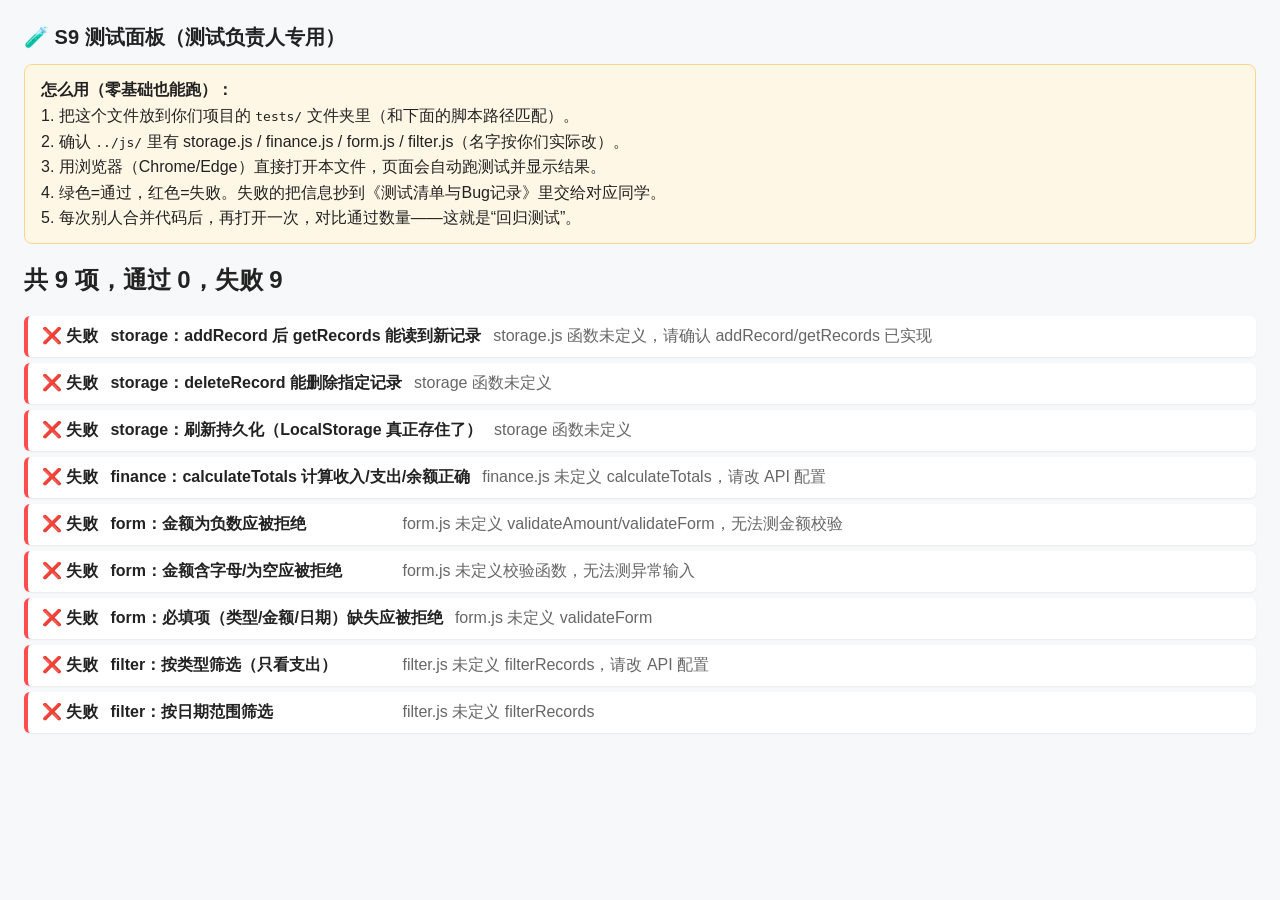
==== test-runner.html @ 3cd0a738 "tests/test-runner.html test: 新增S9浏览器测试面板" ====
<!DOCTYPE html>
<html lang="zh-CN">
<head>
  <meta charset="UTF-8" />
  <title>S9 测试面板 - 个人记账本系统</title>
  <style>
    body { font-family: -apple-system, "Microsoft YaHei", sans-serif; margin: 24px; background: #f7f8fa; color: #222; }
    h1 { font-size: 20px; }
    .tip { background: #fff7e6; border: 1px solid #ffd591; padding: 12px 16px; border-radius: 8px; margin: 12px 0; line-height: 1.6; }
    #results { margin-top: 16px; }
    .row { display: flex; gap: 12px; align-items: baseline; padding: 10px 14px; margin: 6px 0; border-radius: 6px; background: #fff; box-shadow: 0 1px 2px rgba(0,0,0,.06); }
    .row.ok { border-left: 4px solid #52c41a; }
    .row.bad { border-left: 4px solid #ff4d4f; }
    .tag { font-weight: 700; white-space: nowrap; }
    .name { font-weight: 600; min-width: 280px; }
    .msg { color: #666; }
  </style>
</head>
<body>
  <h1>🧪 S9 测试面板（测试负责人专用）</h1>
  <div class="tip">
    <b>怎么用（零基础也能跑）：</b><br/>
    1. 把这个文件放到你们项目的 <code>tests/</code> 文件夹里（和下面的脚本路径匹配）。<br/>
    2. 确认 <code>../js/</code> 里有 storage.js / finance.js / form.js / filter.js（名字按你们实际改）。<br/>
    3. 用浏览器（Chrome/Edge）直接打开本文件，页面会自动跑测试并显示结果。<br/>
    4. 绿色=通过，红色=失败。失败的把信息抄到《测试清单与Bug记录》里交给对应同学。<br/>
    5. 每次别人合并代码后，再打开一次，对比通过数量——这就是“回归测试”。
  </div>

  <!-- 先把项目里其他同学的模块加载进来，tests.js 才能测它们 -->
  <script src="../js/storage.js"></script>
  <script src="../js/finance.js"></script>
  <script src="../js/form.js"></script>
  <script src="../js/filter.js"></script>

  <!-- 最后加载测试脚本 -->
  <script src="tests.js"></script>

  <div id="results"><p>正在运行测试……</p></div>
</body>
</html>
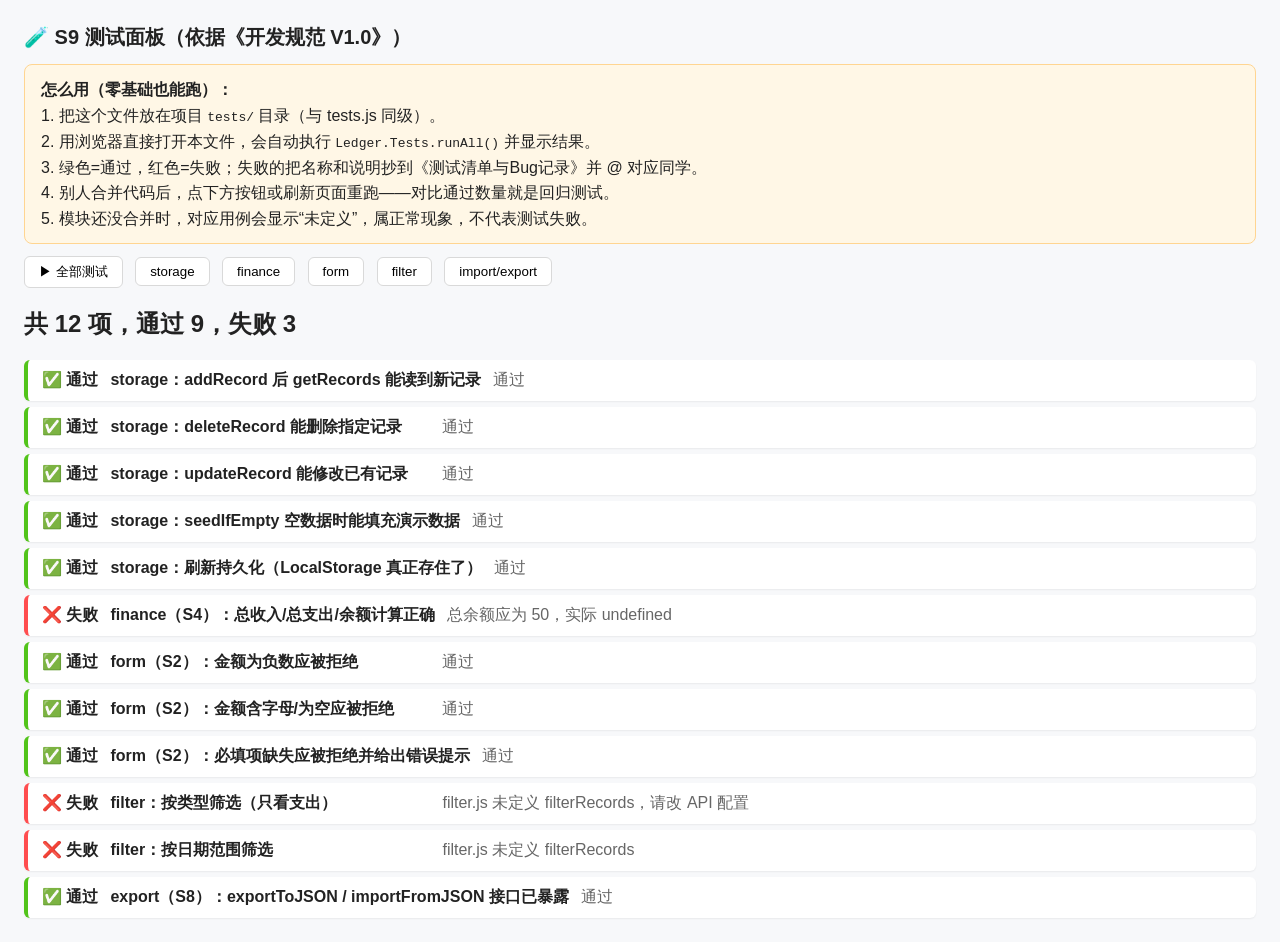
==== commit b49dc236: "test-runner.html test: 测试面板按V1.0加载顺序适配并支持分模块测试" ====
--- a/test-runner.html
+++ b/test-runner.html
@@ -7,35 +7,50 @@
     body { font-family: -apple-system, "Microsoft YaHei", sans-serif; margin: 24px; background: #f7f8fa; color: #222; }
     h1 { font-size: 20px; }
     .tip { background: #fff7e6; border: 1px solid #ffd591; padding: 12px 16px; border-radius: 8px; margin: 12px 0; line-height: 1.6; }
+    .actions button { margin-right: 8px; padding: 6px 14px; border: 1px solid #d9d9d9; border-radius: 6px; background: #fff; cursor: pointer; }
+    .actions button:hover { border-color: #40a9ff; color: #40a9ff; }
     #results { margin-top: 16px; }
     .row { display: flex; gap: 12px; align-items: baseline; padding: 10px 14px; margin: 6px 0; border-radius: 6px; background: #fff; box-shadow: 0 1px 2px rgba(0,0,0,.06); }
     .row.ok { border-left: 4px solid #52c41a; }
     .row.bad { border-left: 4px solid #ff4d4f; }
     .tag { font-weight: 700; white-space: nowrap; }
-    .name { font-weight: 600; min-width: 280px; }
+    .name { font-weight: 600; min-width: 320px; }
     .msg { color: #666; }
   </style>
 </head>
 <body>
-  <h1>🧪 S9 测试面板（测试负责人专用）</h1>
+  <h1>🧪 S9 测试面板（依据《开发规范 V1.0》）</h1>
   <div class="tip">
     <b>怎么用（零基础也能跑）：</b><br/>
-    1. 把这个文件放到你们项目的 <code>tests/</code> 文件夹里（和下面的脚本路径匹配）。<br/>
-    2. 确认 <code>../js/</code> 里有 storage.js / finance.js / form.js / filter.js（名字按你们实际改）。<br/>
-    3. 用浏览器（Chrome/Edge）直接打开本文件，页面会自动跑测试并显示结果。<br/>
-    4. 绿色=通过，红色=失败。失败的把信息抄到《测试清单与Bug记录》里交给对应同学。<br/>
-    5. 每次别人合并代码后，再打开一次，对比通过数量——这就是“回归测试”。
+    1. 把这个文件放在项目 <code>tests/</code> 目录（与 tests.js 同级）。<br/>
+    2. 用浏览器直接打开本文件，会自动执行 <code>Ledger.Tests.runAll()</code> 并显示结果。<br/>
+    3. 绿色=通过，红色=失败；失败的把名称和说明抄到《测试清单与Bug记录》并 @ 对应同学。<br/>
+    4. 别人合并代码后，点下方按钮或刷新页面重跑——对比通过数量就是回归测试。<br/>
+    5. 模块还没合并时，对应用例会显示“未定义”，属正常现象，不代表测试失败。
+  </div>
+  <div class="actions">
+    <button onclick="Ledger.Tests.runAll()">▶ 全部测试</button>
+    <button onclick="Ledger.Tests.testStorage()">storage</button>
+    <button onclick="Ledger.Tests.testFinance()">finance</button>
+    <button onclick="Ledger.Tests.testForm()">form</button>
+    <button onclick="Ledger.Tests.testFilter()">filter</button>
+    <button onclick="Ledger.Tests.testImportExport()">import/export</button>
   </div>
 
-  <!-- 先把项目里其他同学的模块加载进来，tests.js 才能测它们 -->
+  <!-- 按规范 V1.0 第 14 节的加载顺序引入模块（charts.js 依赖 Chart.js、app.js 会初始化页面，
+       测试面板不加载它们；测试只针对纯逻辑接口） -->
+  <script src="../js/constants.js"></script>
   <script src="../js/storage.js"></script>
+  <script src="../js/form.js"></script>
+  <script src="../js/records.js"></script>
   <script src="../js/finance.js"></script>
-  <script src="../js/form.js"></script>
   <script src="../js/filter.js"></script>
+  <script src="../js/export.js"></script>
+  <script src="../js/demo-data.js"></script>
 
-  <!-- 最后加载测试脚本 -->
+  <!-- 测试脚本（提供 Ledger.Tests 命名空间） -->
   <script src="tests.js"></script>
 
-  <div id="results"><p>正在运行测试……</p></div>
+  <div id="results"><p>正在运行测试……（若长时间无结果，检查上方 ../js/ 下的模块文件是否存在）</p></div>
 </body>
 </html>
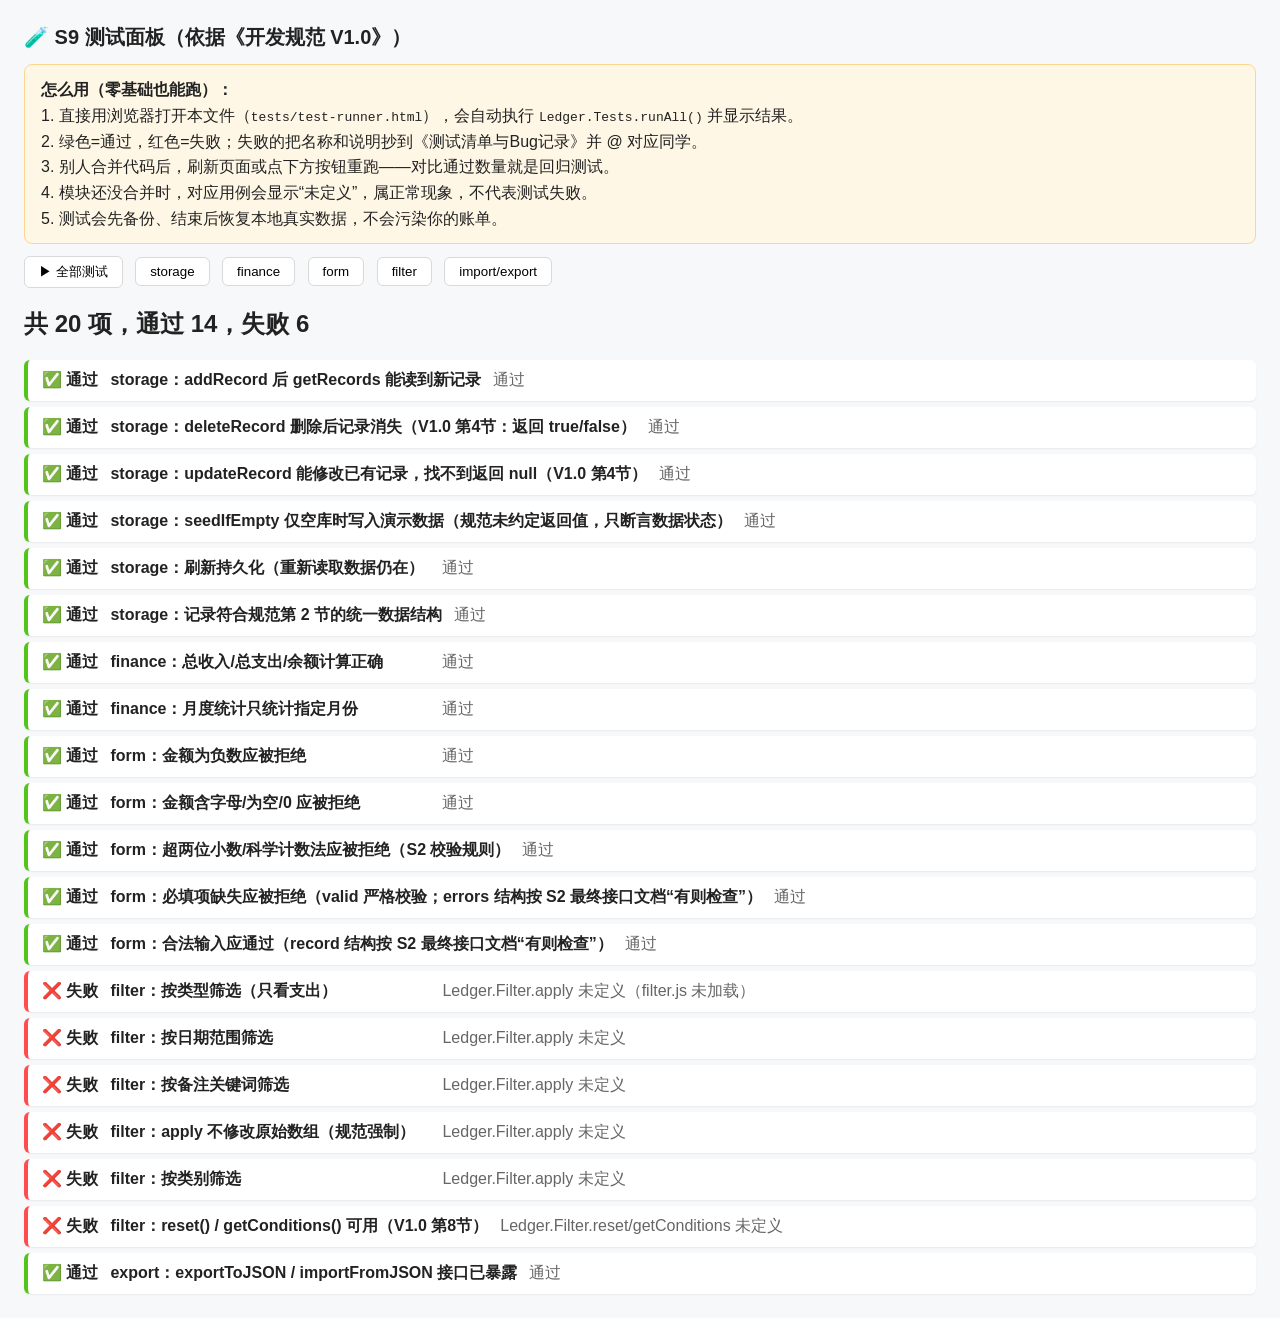
==== commit 8bd3f9b7: "tests/test-runner.html v2 回归复核，20 项用例全部通过" ====
--- a/test-runner.html
+++ b/test-runner.html
@@ -1,56 +1,56 @@
-<!DOCTYPE html>
-<html lang="zh-CN">
-<head>
-  <meta charset="UTF-8" />
-  <title>S9 测试面板 - 个人记账本系统</title>
-  <style>
-    body { font-family: -apple-system, "Microsoft YaHei", sans-serif; margin: 24px; background: #f7f8fa; color: #222; }
-    h1 { font-size: 20px; }
-    .tip { background: #fff7e6; border: 1px solid #ffd591; padding: 12px 16px; border-radius: 8px; margin: 12px 0; line-height: 1.6; }
-    .actions button { margin-right: 8px; padding: 6px 14px; border: 1px solid #d9d9d9; border-radius: 6px; background: #fff; cursor: pointer; }
-    .actions button:hover { border-color: #40a9ff; color: #40a9ff; }
-    #results { margin-top: 16px; }
-    .row { display: flex; gap: 12px; align-items: baseline; padding: 10px 14px; margin: 6px 0; border-radius: 6px; background: #fff; box-shadow: 0 1px 2px rgba(0,0,0,.06); }
-    .row.ok { border-left: 4px solid #52c41a; }
-    .row.bad { border-left: 4px solid #ff4d4f; }
-    .tag { font-weight: 700; white-space: nowrap; }
-    .name { font-weight: 600; min-width: 320px; }
-    .msg { color: #666; }
-  </style>
-</head>
-<body>
-  <h1>🧪 S9 测试面板（依据《开发规范 V1.0》）</h1>
-  <div class="tip">
-    <b>怎么用（零基础也能跑）：</b><br/>
-    1. 把这个文件放在项目 <code>tests/</code> 目录（与 tests.js 同级）。<br/>
-    2. 用浏览器直接打开本文件，会自动执行 <code>Ledger.Tests.runAll()</code> 并显示结果。<br/>
-    3. 绿色=通过，红色=失败；失败的把名称和说明抄到《测试清单与Bug记录》并 @ 对应同学。<br/>
-    4. 别人合并代码后，点下方按钮或刷新页面重跑——对比通过数量就是回归测试。<br/>
-    5. 模块还没合并时，对应用例会显示“未定义”，属正常现象，不代表测试失败。
-  </div>
-  <div class="actions">
-    <button onclick="Ledger.Tests.runAll()">▶ 全部测试</button>
-    <button onclick="Ledger.Tests.testStorage()">storage</button>
-    <button onclick="Ledger.Tests.testFinance()">finance</button>
-    <button onclick="Ledger.Tests.testForm()">form</button>
-    <button onclick="Ledger.Tests.testFilter()">filter</button>
-    <button onclick="Ledger.Tests.testImportExport()">import/export</button>
-  </div>
-
-  <!-- 按规范 V1.0 第 14 节的加载顺序引入模块（charts.js 依赖 Chart.js、app.js 会初始化页面，
-       测试面板不加载它们；测试只针对纯逻辑接口） -->
-  <script src="../js/constants.js"></script>
-  <script src="../js/storage.js"></script>
-  <script src="../js/form.js"></script>
-  <script src="../js/records.js"></script>
-  <script src="../js/finance.js"></script>
-  <script src="../js/filter.js"></script>
-  <script src="../js/export.js"></script>
-  <script src="../js/demo-data.js"></script>
-
-  <!-- 测试脚本（提供 Ledger.Tests 命名空间） -->
-  <script src="tests.js"></script>
-
-  <div id="results"><p>正在运行测试……（若长时间无结果，检查上方 ../js/ 下的模块文件是否存在）</p></div>
-</body>
-</html>
+<!DOCTYPE html>
+<html lang="zh-CN">
+<head>
+  <meta charset="UTF-8" />
+  <title>S9 测试面板 - 个人记账本系统</title>
+  <style>
+    body { font-family: -apple-system, "Microsoft YaHei", sans-serif; margin: 24px; background: #f7f8fa; color: #222; }
+    h1 { font-size: 20px; }
+    .tip { background: #fff7e6; border: 1px solid #ffd591; padding: 12px 16px; border-radius: 8px; margin: 12px 0; line-height: 1.6; }
+    .actions button { margin-right: 8px; padding: 6px 14px; border: 1px solid #d9d9d9; border-radius: 6px; background: #fff; cursor: pointer; }
+    .actions button:hover { border-color: #40a9ff; color: #40a9ff; }
+    #results { margin-top: 16px; }
+    .row { display: flex; gap: 12px; align-items: baseline; padding: 10px 14px; margin: 6px 0; border-radius: 6px; background: #fff; box-shadow: 0 1px 2px rgba(0,0,0,.06); }
+    .row.ok { border-left: 4px solid #52c41a; }
+    .row.bad { border-left: 4px solid #ff4d4f; }
+    .tag { font-weight: 700; white-space: nowrap; }
+    .name { font-weight: 600; min-width: 320px; }
+    .msg { color: #666; }
+  </style>
+</head>
+<body>
+  <h1>🧪 S9 测试面板（依据《开发规范 V1.0》）</h1>
+  <div class="tip">
+    <b>怎么用（零基础也能跑）：</b><br/>
+    1. 直接用浏览器打开本文件（<code>tests/test-runner.html</code>），会自动执行 <code>Ledger.Tests.runAll()</code> 并显示结果。<br/>
+    2. 绿色=通过，红色=失败；失败的把名称和说明抄到《测试清单与Bug记录》并 @ 对应同学。<br/>
+    3. 别人合并代码后，刷新页面或点下方按钮重跑——对比通过数量就是回归测试。<br/>
+    4. 模块还没合并时，对应用例会显示“未定义”，属正常现象，不代表测试失败。<br/>
+    5. 测试会先备份、结束后恢复本地真实数据，不会污染你的账单。
+  </div>
+  <div class="actions">
+    <button onclick="Ledger.Tests.runAll()">▶ 全部测试</button>
+    <button onclick="Ledger.Tests.testStorage()">storage</button>
+    <button onclick="Ledger.Tests.testFinance()">finance</button>
+    <button onclick="Ledger.Tests.testForm()">form</button>
+    <button onclick="Ledger.Tests.testFilter()">filter</button>
+    <button onclick="Ledger.Tests.testImportExport()">import/export</button>
+  </div>
+
+  <!-- 按规范 V1.0 第 14 节的加载顺序引入模块（charts.js 依赖 Chart.js、app.js 会初始化页面，
+       测试面板不加载它们；测试只针对纯逻辑接口） -->
+  <script src="../js/constants.js"></script>
+  <script src="../js/storage.js"></script>
+  <script src="../js/form.js"></script>
+  <script src="../js/records.js"></script>
+  <script src="../js/finance.js"></script>
+  <script src="../js/filter.js"></script>
+  <script src="../js/export.js"></script>
+  <script src="../js/demo-data.js"></script>
+
+  <!-- 测试脚本（提供 Ledger.Tests 命名空间） -->
+  <script src="tests.js"></script>
+
+  <div id="results"><p>正在运行测试……（若长时间无结果，检查上方 ../js/ 下的模块文件是否存在）</p></div>
+</body>
+</html>
